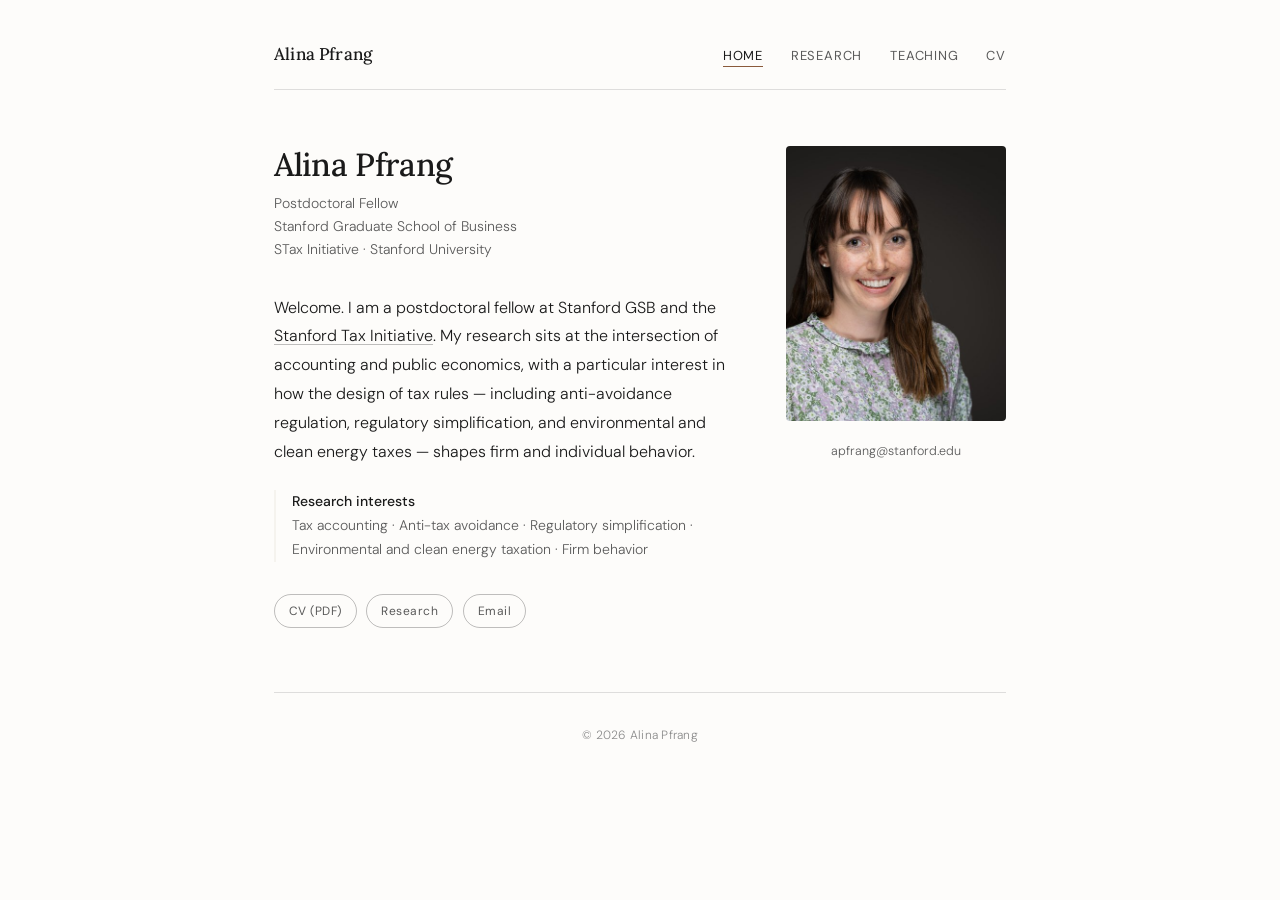
==== index.html @ 9f06b7e9 "Add files via upload" ====
<!DOCTYPE html>
<html lang="en">
<head>
  <meta charset="UTF-8">
  <meta name="viewport" content="width=device-width, initial-scale=1.0">
  <title>Alina Pfrang</title>
  <meta name="description" content="Alina Pfrang — Postdoctoral Fellow at Stanford Graduate School of Business and the STax Initiative. Research at the intersection of accounting and public economics.">
  <link rel="stylesheet" href="style.css">
</head>
<body>
  <div class="container">
    <nav>
      <a href="index.html" class="nav-name">Alina Pfrang</a>
      <ul class="nav-links">
        <li><a href="index.html" class="active">Home</a></li>
        <li><a href="research.html">Research</a></li>
        <li><a href="teaching.html">Teaching</a></li>
        <li><a href="assets/CV_AlinaPfrang.pdf" target="_blank">CV</a></li>
      </ul>
    </nav>

    <section class="hero">
      <div>
        <h1>Alina Pfrang</h1>
        <p class="position">
          <span>Postdoctoral Fellow</span>
          <span>Stanford Graduate School of Business</span>
          <span>STax Initiative · Stanford University</span>
        </p>

        <p class="about-text">
          Welcome. I am a postdoctoral fellow at Stanford GSB and the
          <a href="https://stax.sites.stanford.edu/" target="_blank">Stanford Tax Initiative</a>.
          My research sits at the intersection of accounting and public
          economics, with a particular interest in how the design of tax
          rules — including anti-avoidance regulation, regulatory
          simplification, and environmental and clean energy taxes —
          shapes firm and individual behavior.
        </p>

        <p class="interests">
          <strong>Research interests</strong><br>
          Tax accounting · Anti-tax avoidance · Regulatory simplification ·
          Environmental and clean energy taxation · Firm behavior
        </p>

        <div class="links">
          <a class="link-pill" href="assets/CV_AlinaPfrang.pdf" target="_blank">CV (PDF)</a>
          <a class="link-pill" href="research.html">Research</a>
          <a class="link-pill" href="mailto:apfrang@stanford.edu">Email</a>
        </div>
      </div>

      <div class="photo-col">
        <div class="photo-frame">
          <img src="assets/photo.jpg" alt="Alina Pfrang">
        </div>
        <div class="contact-mini">
          <a href="mailto:apfrang@stanford.edu">apfrang@stanford.edu</a>
        </div>
      </div>
    </section>

    <footer>
      © 2026 Alina Pfrang
    </footer>
  </div>
</body>
</html>
---- style.css ----
/* ============================================
   Alina Pfrang — Personal Website
   Typography: Lora (serif) + DM Sans (sans-serif)
   ============================================ */

@import url('https://fonts.googleapis.com/css2?family=Lora:ital,wght@0,400;0,500;1,400&family=DM+Sans:wght@300;400;500&display=swap');

:root {
  --text-primary: #1a1a1a;
  --text-secondary: #5a5a5a;
  --text-tertiary: #8a8a8a;
  --border: rgba(0, 0, 0, 0.12);
  --border-strong: rgba(0, 0, 0, 0.25);
  --bg: #fdfcfa;
  --bg-soft: #f5f3ee;
  --accent: #8a5a3b;
}

* {
  box-sizing: border-box;
  margin: 0;
  padding: 0;
}

html { scroll-behavior: smooth; }

body {
  font-family: 'DM Sans', sans-serif;
  font-weight: 300;
  font-size: 16px;
  line-height: 1.7;
  color: var(--text-primary);
  background: var(--bg);
  -webkit-font-smoothing: antialiased;
  -moz-osx-font-smoothing: grayscale;
}

.container {
  max-width: 780px;
  margin: 0 auto;
  padding: 2.5rem 1.5rem 4rem;
}

/* ---------- Navigation ---------- */
nav {
  display: flex;
  align-items: center;
  justify-content: space-between;
  margin-bottom: 3.5rem;
  padding-bottom: 1.25rem;
  border-bottom: 1px solid var(--border);
  flex-wrap: wrap;
  gap: 1rem;
}

.nav-name {
  font-family: 'Lora', serif;
  font-size: 17px;
  font-weight: 500;
  letter-spacing: 0.01em;
  text-decoration: none;
  color: var(--text-primary);
}

.nav-links {
  display: flex;
  gap: 1.75rem;
  list-style: none;
}

.nav-links a {
  font-size: 13px;
  font-weight: 400;
  color: var(--text-secondary);
  text-decoration: none;
  letter-spacing: 0.06em;
  text-transform: uppercase;
  transition: color 0.15s;
  padding-bottom: 2px;
  border-bottom: 1px solid transparent;
}

.nav-links a:hover { color: var(--text-primary); }
.nav-links a.active {
  color: var(--text-primary);
  border-bottom-color: var(--accent);
}

/* ---------- Typography ---------- */
h1 {
  font-family: 'Lora', serif;
  font-size: 32px;
  font-weight: 500;
  line-height: 1.2;
  margin-bottom: 0.5rem;
  letter-spacing: -0.01em;
}

h2 {
  font-family: 'Lora', serif;
  font-size: 22px;
  font-weight: 500;
  margin-bottom: 1rem;
  margin-top: 2.5rem;
  letter-spacing: -0.005em;
}

h3 {
  font-family: 'DM Sans', sans-serif;
  font-size: 11px;
  font-weight: 500;
  letter-spacing: 0.12em;
  text-transform: uppercase;
  color: var(--text-secondary);
  margin-bottom: 1rem;
  margin-top: 2rem;
}

p {
  margin-bottom: 1.1rem;
  font-size: 15.5px;
}

a {
  color: var(--text-primary);
  text-decoration: underline;
  text-decoration-color: var(--border-strong);
  text-underline-offset: 3px;
  text-decoration-thickness: 1px;
  transition: text-decoration-color 0.15s;
}

a:hover { text-decoration-color: var(--accent); }

/* ---------- Home page hero ---------- */
.hero {
  display: grid;
  grid-template-columns: 1fr 220px;
  gap: 3rem;
  align-items: start;
  margin-bottom: 2rem;
}

.position {
  font-size: 14px;
  color: var(--text-secondary);
  line-height: 1.65;
  margin-bottom: 2rem;
}

.position span { display: block; }

.about-text {
  font-size: 16px;
  line-height: 1.8;
  margin-bottom: 1.5rem;
}

.interests {
  font-size: 14px;
  color: var(--text-secondary);
  margin-bottom: 2rem;
  padding-left: 1rem;
  border-left: 2px solid var(--bg-soft);
}

.interests strong {
  color: var(--text-primary);
  font-weight: 500;
}

.links {
  display: flex;
  flex-wrap: wrap;
  gap: 0.6rem;
}

.link-pill {
  font-family: 'DM Sans', sans-serif;
  font-size: 12px;
  font-weight: 400;
  letter-spacing: 0.04em;
  padding: 6px 14px;
  border: 1px solid var(--border-strong);
  border-radius: 20px;
  color: var(--text-secondary);
  text-decoration: none;
  transition: all 0.15s;
  background: transparent;
}

.link-pill:hover {
  color: var(--text-primary);
  border-color: var(--accent);
  background: var(--bg-soft);
}

/* ---------- Photo column ---------- */
.photo-col {
  display: flex;
  flex-direction: column;
  align-items: center;
  gap: 1.25rem;
}

.photo-frame {
  width: 100%;
  aspect-ratio: 4 / 5;
  border-radius: 4px;
  overflow: hidden;
  background: var(--bg-soft);
}

.photo-frame img {
  width: 100%;
  height: 100%;
  object-fit: cover;
  display: block;
}

.contact-mini {
  font-size: 12.5px;
  color: var(--text-secondary);
  text-align: center;
  line-height: 1.7;
}

.contact-mini a {
  color: var(--text-secondary);
  text-decoration: none;
}

.contact-mini a:hover { color: var(--text-primary); }

/* ---------- Research / Teaching lists ---------- */
.paper {
  margin-bottom: 1.75rem;
  padding-bottom: 1.5rem;
  border-bottom: 1px solid var(--border);
}

.paper:last-child {
  border-bottom: none;
}

.paper-title {
  font-family: 'Lora', serif;
  font-size: 17px;
  font-weight: 500;
  line-height: 1.4;
  margin-bottom: 0.4rem;
  color: var(--text-primary);
}

.paper-meta {
  font-size: 13.5px;
  color: var(--text-secondary);
  margin-bottom: 0.5rem;
  line-height: 1.6;
}

.paper-status {
  display: inline-block;
  font-family: 'DM Sans', sans-serif;
  font-size: 10.5px;
  letter-spacing: 0.08em;
  text-transform: uppercase;
  padding: 3px 9px;
  background: var(--bg-soft);
  border-radius: 3px;
  color: var(--text-secondary);
  margin-bottom: 0.5rem;
}

.paper-status.published {
  background: #e8efe6;
  color: #4a6240;
}

.section-intro {
  font-size: 14.5px;
  color: var(--text-secondary);
  margin-bottom: 2rem;
  line-height: 1.7;
}

ul.simple-list {
  list-style: none;
  padding: 0;
}

ul.simple-list li {
  font-size: 14.5px;
  padding: 0.7rem 0;
  border-bottom: 1px solid var(--border);
  color: var(--text-primary);
  line-height: 1.6;
}

ul.simple-list li:last-child { border-bottom: none; }

ul.simple-list .item-meta {
  display: block;
  font-size: 13px;
  color: var(--text-secondary);
  margin-top: 2px;
}

/* ---------- Footer ---------- */
footer {
  margin-top: 4rem;
  padding-top: 2rem;
  border-top: 1px solid var(--border);
  font-size: 12px;
  color: var(--text-tertiary);
  text-align: center;
  letter-spacing: 0.02em;
}

/* ---------- Responsive ---------- */
@media (max-width: 640px) {
  .container {
    padding: 1.5rem 1.25rem 3rem;
  }
  .hero {
    grid-template-columns: 1fr;
    gap: 2rem;
  }
  .photo-col {
    order: -1;
    max-width: 200px;
    margin: 0 auto;
  }
  h1 { font-size: 28px; }
  h2 { font-size: 20px; }
  nav {
    margin-bottom: 2rem;
  }
  .nav-links {
    gap: 1.25rem;
  }
}
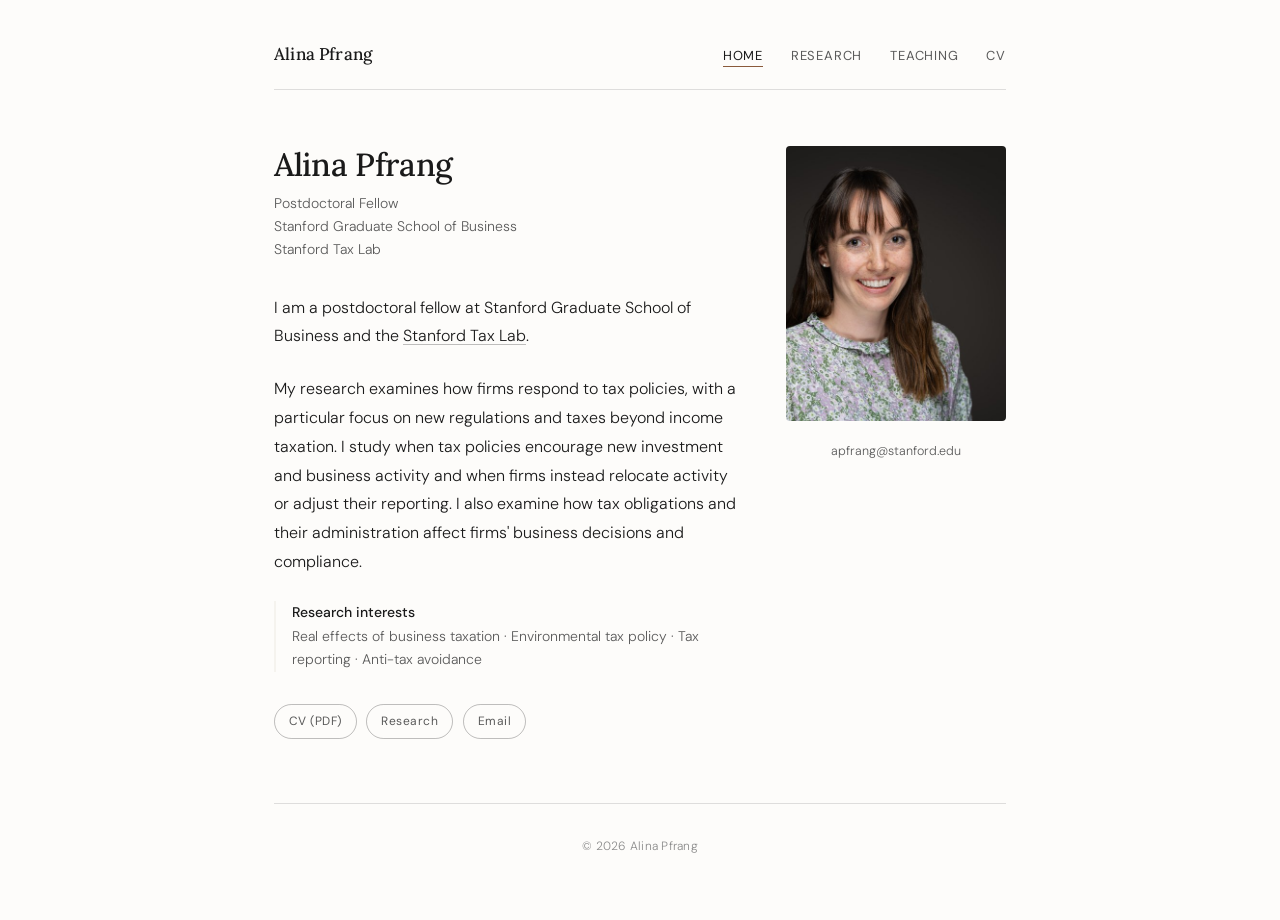
==== commit b9ca7cbf: "Add files via upload" ====
--- a/index.html
+++ b/index.html
@@ -4,7 +4,7 @@
   <meta charset="UTF-8">
   <meta name="viewport" content="width=device-width, initial-scale=1.0">
   <title>Alina Pfrang</title>
-  <meta name="description" content="Alina Pfrang — Postdoctoral Fellow at Stanford Graduate School of Business and the STax Initiative. Research at the intersection of accounting and public economics.">
+  <meta name="description" content="Alina Pfrang — Postdoctoral Fellow at Stanford Graduate School of Business and the Stanford Tax Lab. Research on how firms respond to tax policy.">
   <link rel="stylesheet" href="style.css">
 </head>
 <body>
@@ -25,23 +25,27 @@
         <p class="position">
           <span>Postdoctoral Fellow</span>
           <span>Stanford Graduate School of Business</span>
-          <span>STax Initiative · Stanford University</span>
+          <span>Stanford Tax Lab</span>
         </p>
 
         <p class="about-text">
-          Welcome. I am a postdoctoral fellow at Stanford GSB and the
-          <a href="https://stax.sites.stanford.edu/" target="_blank">Stanford Tax Initiative</a>.
-          My research sits at the intersection of accounting and public
-          economics, with a particular interest in how the design of tax
-          rules — including anti-avoidance regulation, regulatory
-          simplification, and environmental and clean energy taxes —
-          shapes firm and individual behavior.
+          I am a postdoctoral fellow at Stanford Graduate School of Business and the
+          <a href="https://stax.stanford.edu/" target="_blank">Stanford Tax Lab</a>.
+        </p>
+
+        <p class="about-text">
+          My research examines how firms respond to tax policies, with a particular
+          focus on new regulations and taxes beyond income taxation. I study when
+          tax policies encourage new investment and business activity and when
+          firms instead relocate activity or adjust their reporting. I also examine
+          how tax obligations and their administration affect firms' business
+          decisions and compliance.
         </p>
 
         <p class="interests">
           <strong>Research interests</strong><br>
-          Tax accounting · Anti-tax avoidance · Regulatory simplification ·
-          Environmental and clean energy taxation · Firm behavior
+          Real effects of business taxation · Environmental tax policy ·
+          Tax reporting · Anti-tax avoidance
         </p>
 
         <div class="links">
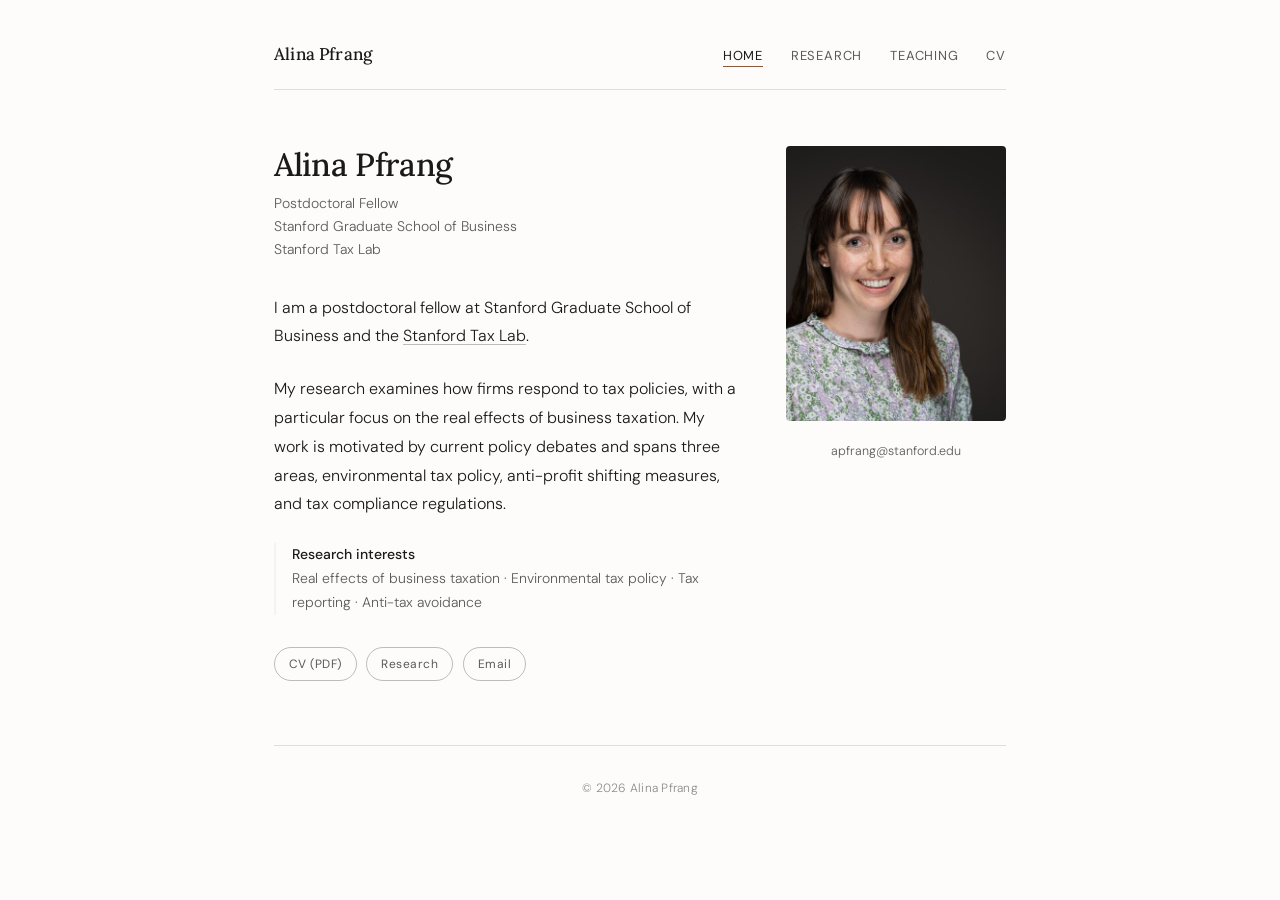
==== commit a396549f: "Update index.html" ====
--- a/index.html
+++ b/index.html
@@ -35,11 +35,9 @@
 
         <p class="about-text">
           My research examines how firms respond to tax policies, with a particular
-          focus on new regulations and taxes beyond income taxation. I study when
-          tax policies encourage new investment and business activity and when
-          firms instead relocate activity or adjust their reporting. I also examine
-          how tax obligations and their administration affect firms' business
-          decisions and compliance.
+          focus on the real effects of business taxation. My work is motivated by
+          current policy debates and spans three areas, environmental tax policy,
+          anti-profit shifting measures, and tax compliance regulations.
         </p>
 
         <p class="interests">
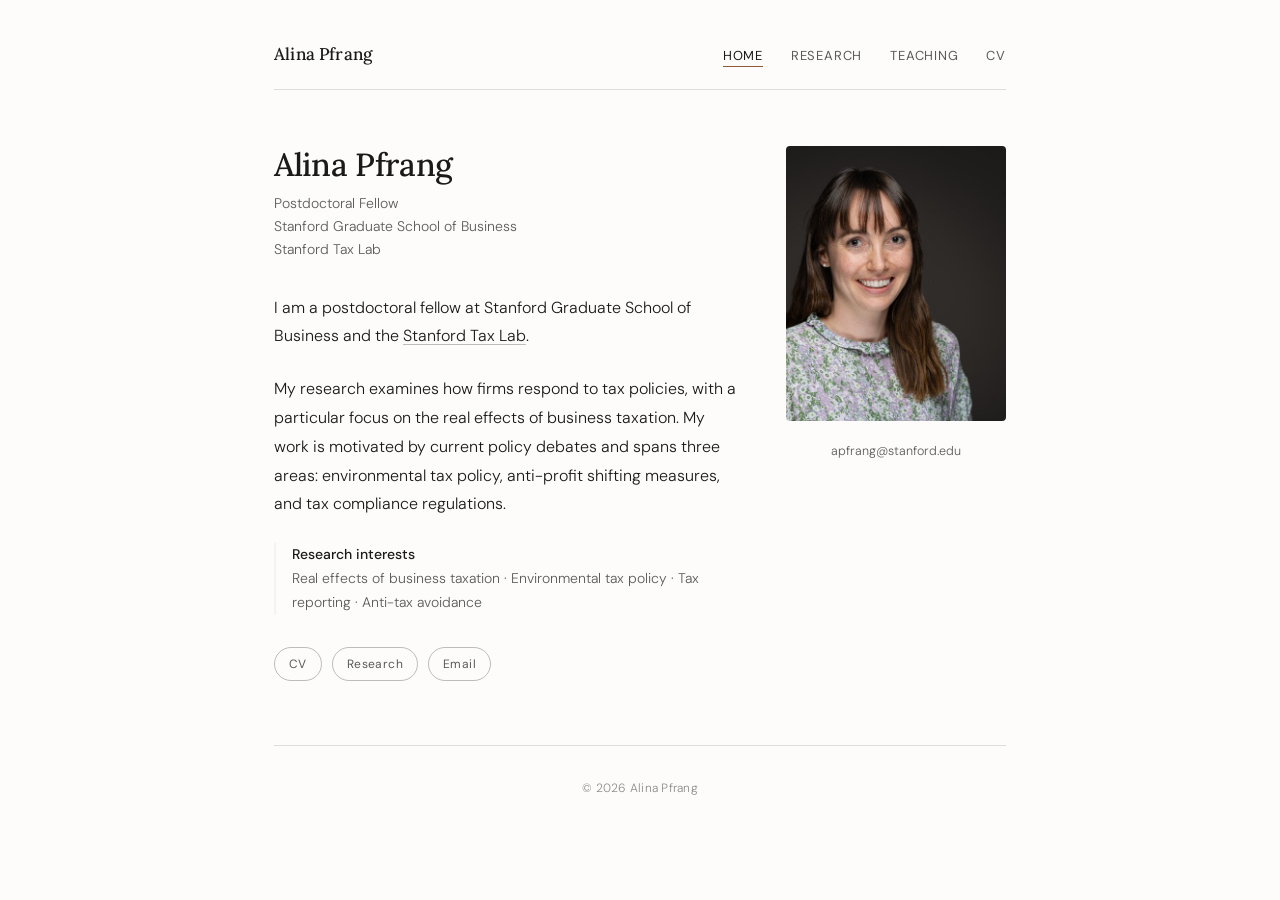
==== commit eda5414f: "Add files via upload" ====
--- a/index.html
+++ b/index.html
@@ -15,7 +15,7 @@
         <li><a href="index.html" class="active">Home</a></li>
         <li><a href="research.html">Research</a></li>
         <li><a href="teaching.html">Teaching</a></li>
-        <li><a href="assets/CV_AlinaPfrang.pdf" target="_blank">CV</a></li>
+        <li><a href="cv.html">CV</a></li>
       </ul>
     </nav>
 
@@ -36,7 +36,7 @@
         <p class="about-text">
           My research examines how firms respond to tax policies, with a particular
           focus on the real effects of business taxation. My work is motivated by
-          current policy debates and spans three areas, environmental tax policy,
+          current policy debates and spans three areas: environmental tax policy,
           anti-profit shifting measures, and tax compliance regulations.
         </p>
 
@@ -47,7 +47,7 @@
         </p>
 
         <div class="links">
-          <a class="link-pill" href="assets/CV_AlinaPfrang.pdf" target="_blank">CV (PDF)</a>
+          <a class="link-pill" href="cv.html">CV</a>
           <a class="link-pill" href="research.html">Research</a>
           <a class="link-pill" href="mailto:apfrang@stanford.edu">Email</a>
         </div>
--- a/style.css
+++ b/style.css
@@ -306,6 +306,28 @@
   margin-top: 2px;
 }
 
+/* ---------- CV page ---------- */
+.cv-actions {
+  display: flex;
+  flex-wrap: wrap;
+  gap: 0.6rem;
+  margin: 1rem 0 1.5rem;
+}
+
+.cv-viewer {
+  display: block;
+  width: 100%;
+  height: 85vh;
+  min-height: 600px;
+  border: 1px solid var(--border);
+  border-radius: 4px;
+  background: var(--bg-soft);
+}
+
+.cv-fallback { padding: 1.5rem; }
+
+.cv-mobile-note { display: none; }
+
 /* ---------- Footer ---------- */
 footer {
   margin-top: 4rem;
@@ -339,4 +361,6 @@
   .nav-links {
     gap: 1.25rem;
   }
-}
+  .cv-viewer { display: none; }
+  .cv-mobile-note { display: block; }
+}
